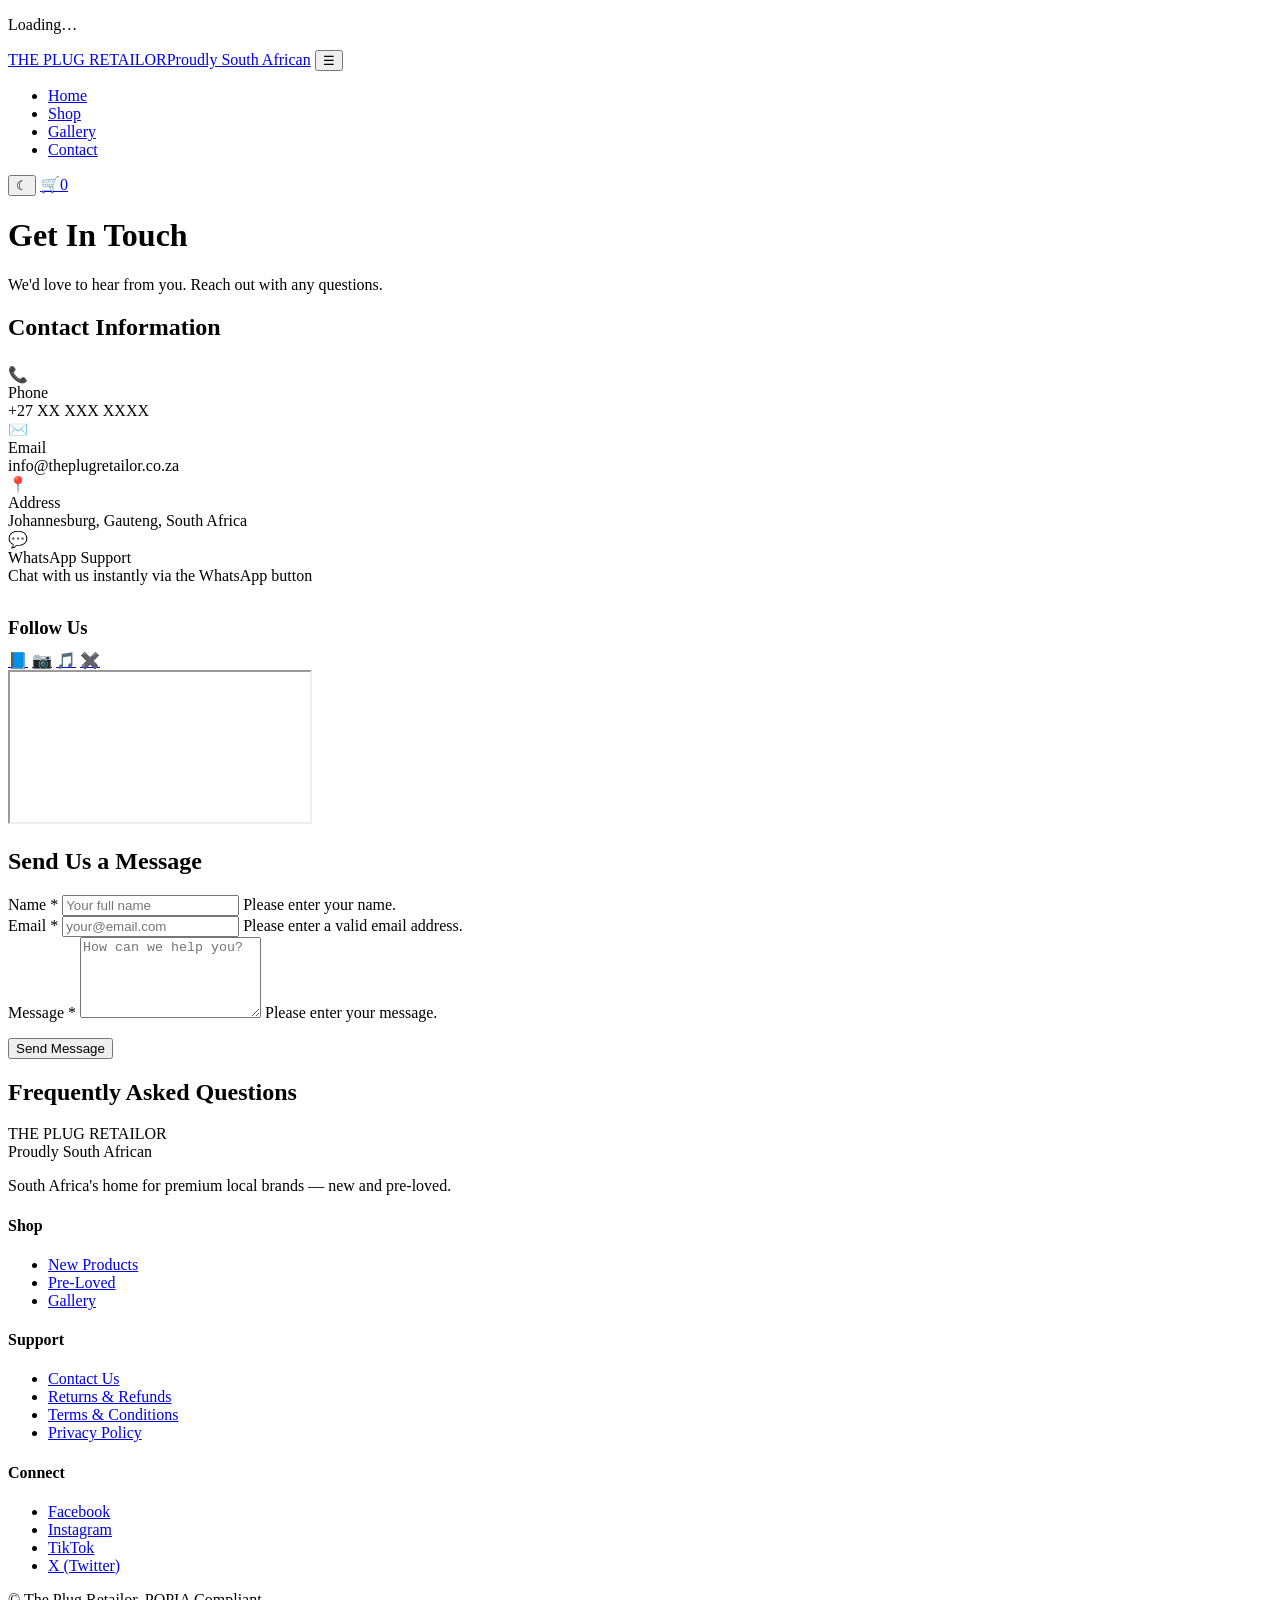
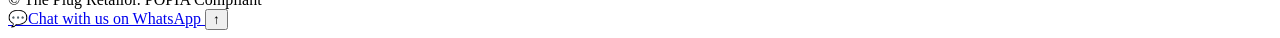
==== contact.html @ d2665f04 "Add files via upload" ====
<!DOCTYPE html>
<html lang="en" data-theme="light">
<head>
  <meta charset="UTF-8" />
  <meta name="viewport" content="width=device-width, initial-scale=1.0" />
  <meta name="description" content="Get in touch with The Plug Retailor — South Africa's home for premium local brands." />
  <title>Contact Us | The Plug Retailor</title>
  <link rel="stylesheet" href="css/style.css" />
  <link rel="icon" href="data:image/svg+xml,<svg xmlns='http://www.w3.org/2000/svg' viewBox='0 0 32 32'><rect width='32' height='32' rx='6' fill='%23007749'/><text y='24' x='4' font-size='22'>🛍</text></svg>" />
</head>
<body>

<div id="pageLoader" aria-hidden="true">
  <div class="loader__spinner"></div>
  <p class="loader__logo">Loading…</p>
</div>

<nav class="nav" role="navigation" aria-label="Main navigation">
  <div class="nav__inner">
    <a href="index.html" class="nav__logo">THE PLUG RETAILOR<span>Proudly South African</span></a>
    <button id="navToggle" aria-label="Toggle menu" aria-expanded="false">☰</button>
    <ul class="nav__menu" id="navMenu">
      <li><a href="index.html">Home</a></li>
      <li><a href="products.html">Shop</a></li>
      <li><a href="gallery.html">Gallery</a></li>
      <li><a href="contact.html" class="active">Contact</a></li>
    </ul>
    <div class="nav__actions">
      <button id="darkModeToggle" aria-label="Toggle dark mode">☾</button>
      <a href="cart.html" class="nav__cart-btn" aria-label="Shopping cart">🛒<span class="cart-badge">0</span></a>
    </div>
  </div>
</nav>

<header class="page-header">
  <div class="container">
    <h1>Get In Touch</h1>
    <p>We'd love to hear from you. Reach out with any questions.</p>
  </div>
</header>

<main class="section">
  <div class="container">
    <div class="contact-layout">

      <!-- Contact Info -->
      <div>
        <h2 style="margin-bottom:1.5rem;">Contact Information</h2>

        <div class="contact-info__item">
          <div class="contact-info__icon">📞</div>
          <div>
            <div class="contact-info__label">Phone</div>
            <div class="contact-info__value" id="storePhone">+27 XX XXX XXXX</div>
          </div>
        </div>

        <div class="contact-info__item">
          <div class="contact-info__icon">✉️</div>
          <div>
            <div class="contact-info__label">Email</div>
            <div class="contact-info__value" id="storeEmail">info@theplugretailor.co.za</div>
          </div>
        </div>

        <div class="contact-info__item">
          <div class="contact-info__icon">📍</div>
          <div>
            <div class="contact-info__label">Address</div>
            <div class="contact-info__value" id="storeAddress">Johannesburg, Gauteng, South Africa</div>
          </div>
        </div>

        <div class="contact-info__item">
          <div class="contact-info__icon">💬</div>
          <div>
            <div class="contact-info__label">WhatsApp Support</div>
            <div class="contact-info__value">Chat with us instantly via the WhatsApp button</div>
          </div>
        </div>

        <h3 style="margin-top:2rem;margin-bottom:.75rem;">Follow Us</h3>
        <div class="social-links">
          <a href="#" target="_blank" rel="noopener" class="social-link" aria-label="Facebook">📘</a>
          <a href="#" target="_blank" rel="noopener" class="social-link" aria-label="Instagram">📷</a>
          <a href="#" target="_blank" rel="noopener" class="social-link" aria-label="TikTok">🎵</a>
          <a href="#" target="_blank" rel="noopener" class="social-link" aria-label="X (Twitter)">✖️</a>
        </div>

        <div class="map-embed">
          <iframe
            id="mapEmbed"
            src="https://maps.google.com/maps?q=Johannesburg,+Gauteng,+South+Africa&output=embed"
            title="The Plug Retailor location map"
            loading="lazy"
            referrerpolicy="no-referrer-when-downgrade">
          </iframe>
        </div>
      </div>

      <!-- Contact Form -->
      <div>
        <div class="form-card">
          <h2>Send Us a Message</h2>
          <form id="contactForm" novalidate>
            <div class="form-grid">
              <div class="form-group full">
                <label for="cName">Name *</label>
                <input type="text" id="cName" placeholder="Your full name" required />
                <span class="form-error">Please enter your name.</span>
              </div>
              <div class="form-group full">
                <label for="cEmail">Email *</label>
                <input type="email" id="cEmail" placeholder="your@email.com" required />
                <span class="form-error">Please enter a valid email address.</span>
              </div>
              <div class="form-group full">
                <label for="cMessage">Message *</label>
                <textarea id="cMessage" rows="5" placeholder="How can we help you?" required></textarea>
                <span class="form-error">Please enter your message.</span>
              </div>
            </div>
            <button type="submit" class="btn btn--primary btn--full btn--lg" style="margin-top:1rem;">Send Message</button>
          </form>
        </div>
      </div>
    </div>
  </div>
</main>

<!-- FAQ Section -->
<section class="section section--alt" id="faq" aria-labelledby="faqPageTitle">
  <div class="container">
    <div class="section-title">
      <h2 id="faqPageTitle">Frequently Asked Questions</h2>
      <div class="underline"></div>
    </div>
    <div class="faq-list" id="faqListPage"></div>
  </div>
</section>

<footer class="footer">
  <div class="container">
    <div class="footer__grid">
      <div>
        <div class="footer__brand-name">THE PLUG RETAILOR</div>
        <div class="footer__brand-tag">Proudly South African</div>
        <p class="footer__desc">South Africa's home for premium local brands — new and pre-loved.</p>
        <div class="footer__flag"><span class="f1"></span><span class="f2"></span><span class="f3"></span><span class="f4"></span><span class="f5"></span></div>
      </div>
      <div class="footer__col"><h4>Shop</h4><ul>
        <li><a href="products.html?type=new">New Products</a></li>
        <li><a href="products.html?type=preloved">Pre-Loved</a></li>
        <li><a href="gallery.html">Gallery</a></li>
      </ul></div>
      <div class="footer__col"><h4>Support</h4><ul>
        <li><a href="contact.html">Contact Us</a></li>
        <li><a href="returns.html">Returns &amp; Refunds</a></li>
        <li><a href="terms.html">Terms &amp; Conditions</a></li>
        <li><a href="privacy.html">Privacy Policy</a></li>
      </ul></div>
      <div class="footer__col"><h4>Connect</h4><ul>
        <li><a href="#">Facebook</a></li>
        <li><a href="#">Instagram</a></li>
        <li><a href="#">TikTok</a></li>
        <li><a href="#">X (Twitter)</a></li>
      </ul></div>
    </div>
    <div class="footer__bottom">
      <span>&copy; <span id="footerYear"></span> The Plug Retailor.</span>
      <span class="popia-badge">POPIA Compliant</span>
    </div>
  </div>
</footer>

<a id="whatsappFab" href="#" class="whatsapp-fab" target="_blank" rel="noopener" aria-label="Chat on WhatsApp">
  <span>💬</span><span class="whatsapp-fab__tooltip">Chat with us on WhatsApp</span>
</a>
<button id="backToTop" aria-label="Back to top">↑</button>

<script src="js/config.js"></script>
<script src="js/notifications.js"></script>
<script src="js/cart.js"></script>
<script src="js/script.js"></script>
<script>
  document.getElementById('whatsappFab').href = `https://wa.me/${CONFIG.WHATSAPP_NUMBER}`;
  document.getElementById('footerYear').textContent = new Date().getFullYear();
  document.getElementById('storePhone').textContent   = CONFIG.STORE_PHONE;
  document.getElementById('storeEmail').textContent    = CONFIG.STORE_EMAIL;
  document.getElementById('storeAddress').textContent  = CONFIG.STORE_ADDRESS;
  document.getElementById('mapEmbed').src = CONFIG.MAPS_EMBED_URL;

  // Contact form
  document.getElementById('contactForm').addEventListener('submit', e => {
    e.preventDefault();
    let ok = true;
    [['cName',''],['cEmail',''],['cMessage','']].forEach(([id]) => {
      const el = document.getElementById(id);
      const empty = !el.value.trim();
      el.closest('.form-group').classList.toggle('has-error', empty);
      if (empty) ok = false;
    });
    const email = document.getElementById('cEmail');
    if (email.value && !/^[^\s@]+@[^\s@]+\.[^\s@]+$/.test(email.value)) {
      email.closest('.form-group').classList.add('has-error'); ok = false;
    }
    if (!ok) { Notifications.error('Please fill in all fields correctly.'); return; }

    // Store message locally (no backend available)
    const messages = JSON.parse(localStorage.getItem('tpr_contact_messages') || '[]');
    messages.push({
      name: document.getElementById('cName').value.trim(),
      email: document.getElementById('cEmail').value.trim(),
      message: document.getElementById('cMessage').value.trim(),
      date: new Date().toISOString(),
    });
    localStorage.setItem('tpr_contact_messages', JSON.stringify(messages));

    Notifications.success('Message sent! We\'ll get back to you within 24 hours.');
    document.getElementById('contactForm').reset();
  });

  // FAQ
  const faqs = [
    { q:'Are all products genuinely South African?', a:'Yes! Every product on The Plug Retailor comes from a verified South African brand — no international imports.' },
    { q:'How does the pre-loved condition rating work?', a:'We rate pre-loved items as Like New, Excellent, Good, or Fair based on a thorough quality check before listing.' },
    { q:'What payment methods do you accept?', a:'We accept Credit/Debit Card, EFT, Instant EFT and Mobile Wallet payments.' },
    { q:'Can I return a pre-loved item?', a:'Yes — see our Returns & Refund Policy for full details on the 7-day return window.' },
    { q:'Do you deliver nationwide?', a:'Yes, we deliver to all 9 South African provinces via Standard or Express delivery, or you can choose a Collection Point.' },
    { q:'How do I track my order?', a:'You\'ll receive an order number after checkout. Contact us via WhatsApp or email with this number for tracking updates.' },
  ];
  document.getElementById('faqListPage').innerHTML = faqs.map((f,i) => `
    <div class="faq-item" id="cfaq${i}">
      <button class="faq-item__q" aria-expanded="false" onclick="toggleCFaq(${i})">
        <span>${f.q}</span><span class="icon">+</span>
      </button>
      <div class="faq-item__a" id="cfaqA${i}"><div class="faq-item__a-inner">${f.a}</div></div>
    </div>`).join('');

  function toggleCFaq(i) {
    const item = document.getElementById(`cfaq${i}`);
    const open = item.classList.toggle('open');
    item.querySelector('.faq-item__q').setAttribute('aria-expanded', open);
  }
</script>
</body>
</html>
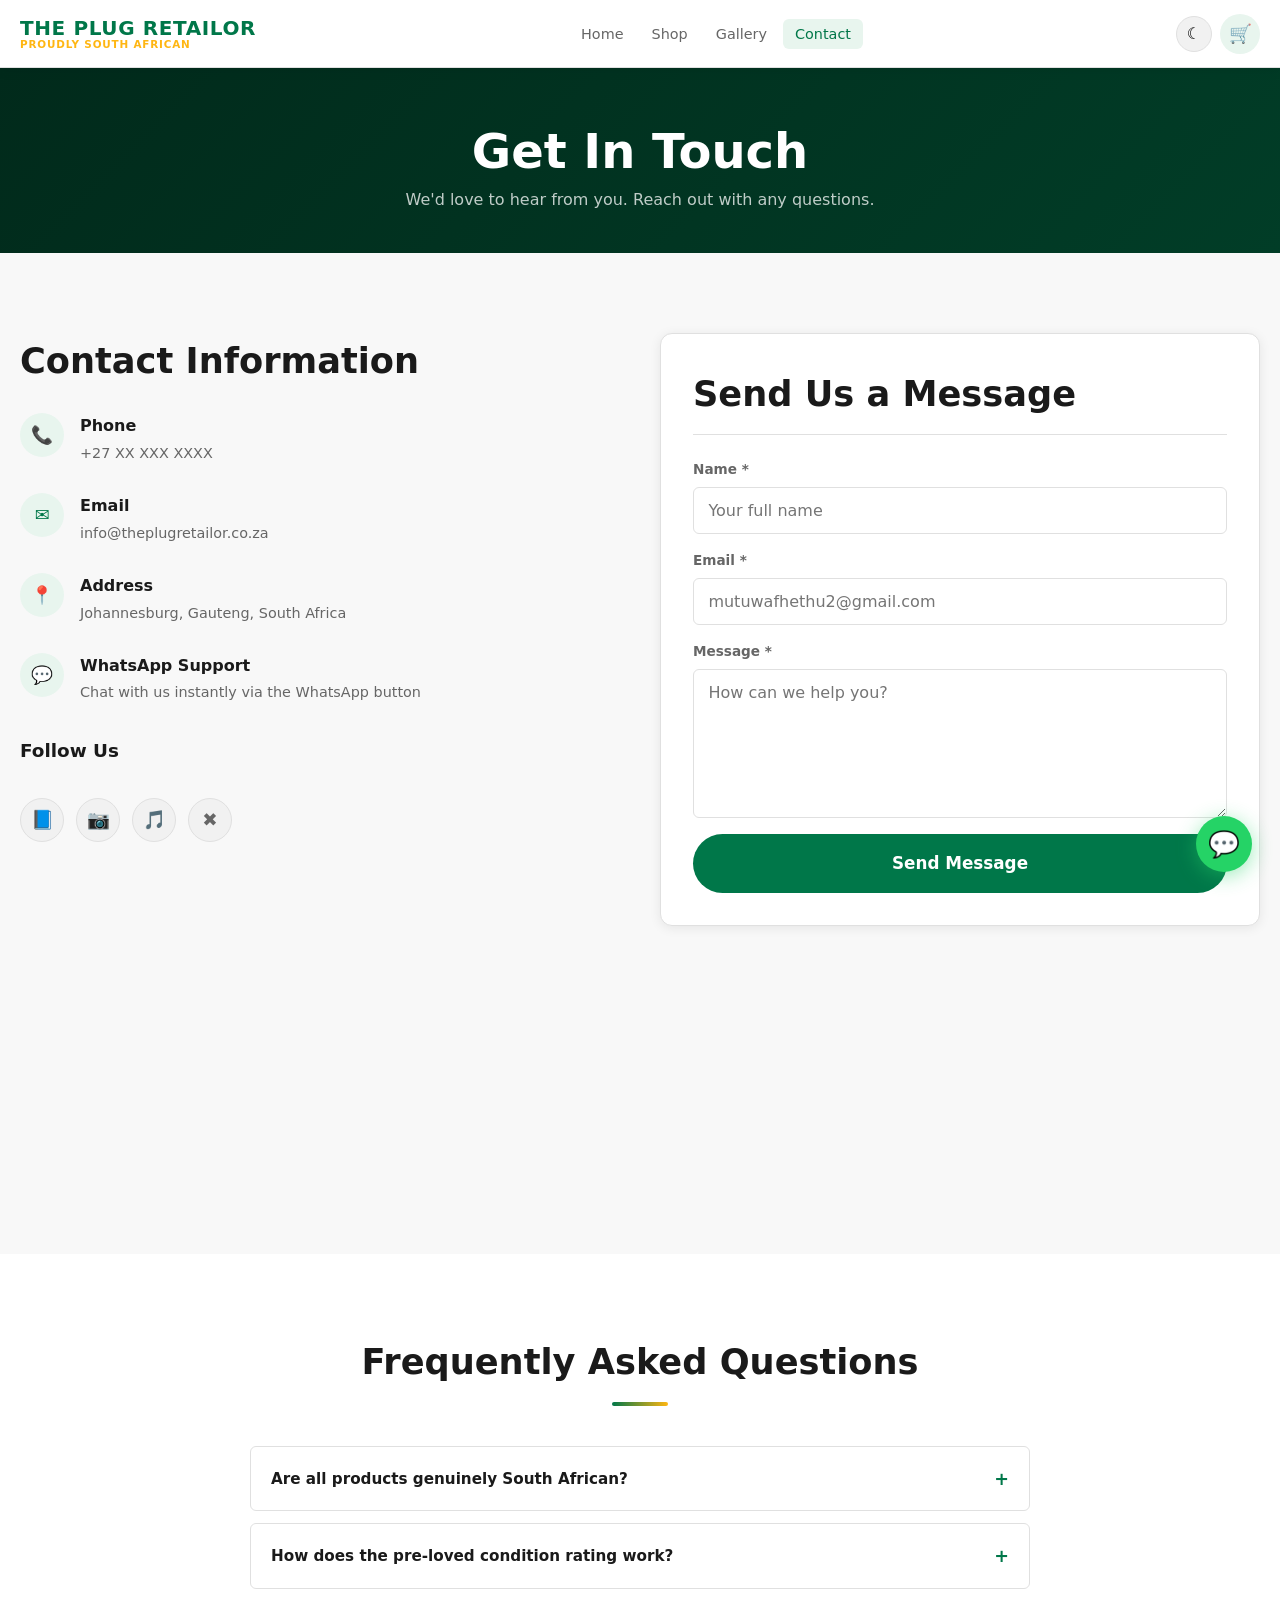
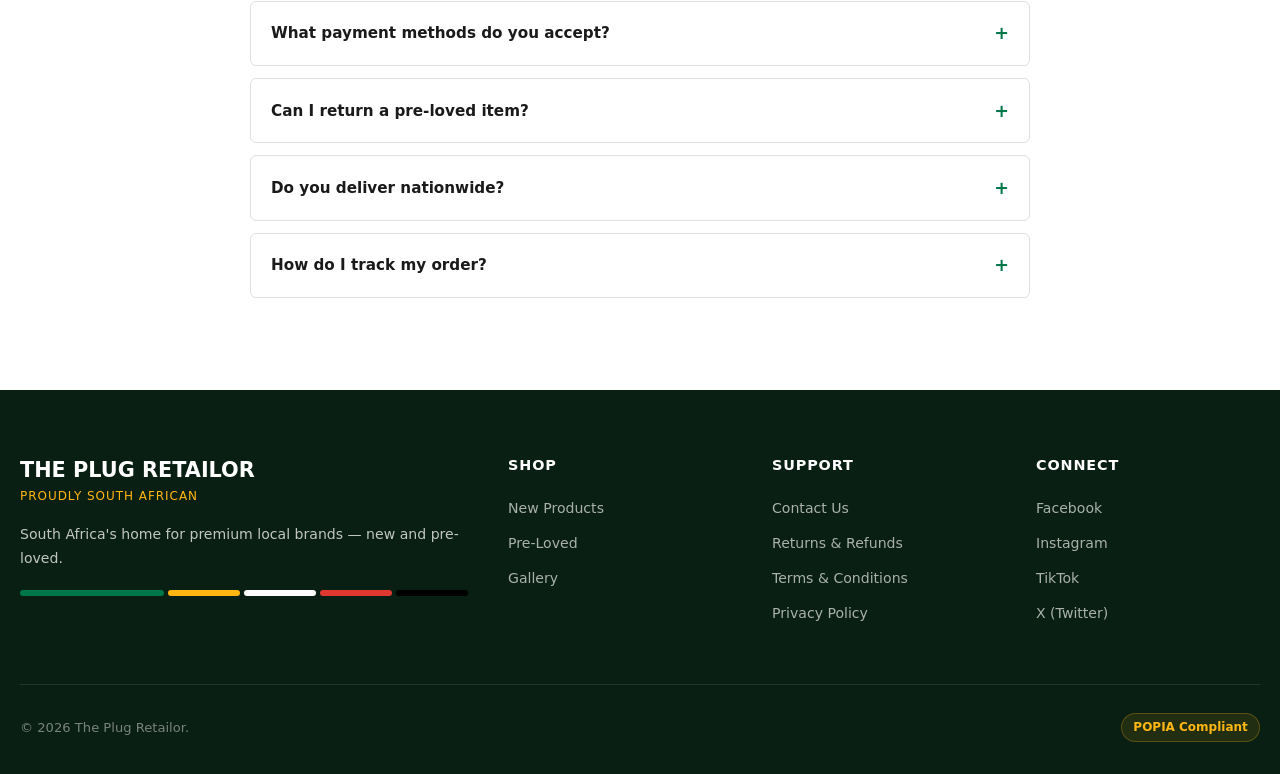
==== commit a2d06fa4: "Update contact.html" ====
--- a/contact.html
+++ b/contact.html
@@ -111,7 +111,7 @@
               </div>
               <div class="form-group full">
                 <label for="cEmail">Email *</label>
-                <input type="email" id="cEmail" placeholder="your@email.com" required />
+                <input type="email" id="cEmail" placeholder="mutuwafhethu2@gmail.com" required />
                 <span class="form-error">Please enter a valid email address.</span>
               </div>
               <div class="form-group full">
--- a/css/style.css
+++ b/css/style.css
@@ -0,0 +1,1005 @@
+/* ============================================================
+   THE PLUG RETAILOR – Main Stylesheet
+   South African flag palette: Green #007749 | Gold #FFB612
+   Red #DE3831 | Black #000000 | White #FFFFFF
+   ============================================================ */
+
+/* ─── CSS Custom Properties ───────────────────────────────── */
+:root {
+  --green:       #007749;
+  --green-dark:  #005c37;
+  --green-light: #e8f5ee;
+  --gold:        #FFB612;
+  --gold-dark:   #e09e00;
+  --red:         #DE3831;
+  --red-dark:    #b82e28;
+  --black:       #000000;
+  --white:       #ffffff;
+
+  --bg:          #f8f8f8;
+  --surface:     #ffffff;
+  --surface-2:   #f1f1f1;
+  --border:      #e0e0e0;
+  --text:        #1a1a1a;
+  --text-muted:  #666666;
+  --shadow:      0 2px 12px rgba(0,0,0,.08);
+  --shadow-lg:   0 8px 32px rgba(0,0,0,.14);
+
+  --radius-sm:   6px;
+  --radius:      12px;
+  --radius-lg:   20px;
+  --radius-pill: 999px;
+
+  --font:        'Segoe UI', system-ui, -apple-system, sans-serif;
+  --transition:  .2s ease;
+
+  --nav-h:       68px;
+  --max-w:       1280px;
+}
+
+/* Dark mode */
+[data-theme="dark"] {
+  --bg:        #0f0f0f;
+  --surface:   #1a1a1a;
+  --surface-2: #242424;
+  --border:    #333333;
+  --text:      #f0f0f0;
+  --text-muted:#999999;
+  --shadow:    0 2px 12px rgba(0,0,0,.4);
+  --shadow-lg: 0 8px 32px rgba(0,0,0,.5);
+  --green-light:#0a2e1c;
+}
+
+/* ─── Reset & Base ────────────────────────────────────────── */
+*, *::before, *::after { box-sizing: border-box; margin: 0; padding: 0; }
+
+html { scroll-behavior: smooth; font-size: 16px; }
+
+body {
+  font-family: var(--font);
+  background:  var(--bg);
+  color:       var(--text);
+  line-height: 1.6;
+  min-height:  100vh;
+  transition:  background var(--transition), color var(--transition);
+}
+
+img { max-width: 100%; height: auto; display: block; }
+
+a { color: inherit; text-decoration: none; }
+
+ul, ol { list-style: none; }
+
+button { cursor: pointer; border: none; background: none; font: inherit; }
+
+input, select, textarea {
+  font: inherit;
+  border: 1px solid var(--border);
+  border-radius: var(--radius-sm);
+  padding: .6rem .9rem;
+  width: 100%;
+  background: var(--surface);
+  color: var(--text);
+  transition: border-color var(--transition), box-shadow var(--transition);
+}
+input:focus, select:focus, textarea:focus {
+  outline: none;
+  border-color: var(--green);
+  box-shadow: 0 0 0 3px rgba(0,119,73,.15);
+}
+
+/* ─── Typography ─────────────────────────────────────────── */
+h1 { font-size: clamp(1.8rem, 4vw, 3rem); font-weight: 800; line-height: 1.15; }
+h2 { font-size: clamp(1.4rem, 3vw, 2.2rem); font-weight: 700; }
+h3 { font-size: 1.15rem; font-weight: 600; }
+h4 { font-size: 1rem; font-weight: 600; }
+
+.section-title {
+  text-align: center;
+  margin-bottom: 2.5rem;
+}
+.section-title h2 { margin-bottom: .5rem; }
+.section-title p  { color: var(--text-muted); max-width: 560px; margin: 0 auto; }
+.section-title .underline {
+  width: 56px; height: 4px;
+  background: linear-gradient(90deg, var(--green), var(--gold));
+  border-radius: 2px;
+  margin: .75rem auto 0;
+}
+
+/* ─── Layout Helpers ──────────────────────────────────────── */
+.container { max-width: var(--max-w); margin: 0 auto; padding: 0 1.25rem; }
+.section   { padding: 5rem 0; }
+.section--alt { background: var(--surface); }
+
+.grid-2 { display: grid; grid-template-columns: repeat(2, 1fr); gap: 1.5rem; }
+.grid-3 { display: grid; grid-template-columns: repeat(3, 1fr); gap: 1.5rem; }
+.grid-4 { display: grid; grid-template-columns: repeat(4, 1fr); gap: 1.5rem; }
+
+/* ─── Buttons ─────────────────────────────────────────────── */
+.btn {
+  display: inline-flex; align-items: center; justify-content: center; gap: .5rem;
+  padding: .75rem 1.75rem;
+  border-radius: var(--radius-pill);
+  font-weight: 600; font-size: .95rem;
+  transition: all var(--transition);
+  white-space: nowrap;
+}
+.btn--primary {
+  background: var(--green); color: var(--white);
+}
+.btn--primary:hover { background: var(--green-dark); transform: translateY(-1px); box-shadow: 0 4px 14px rgba(0,119,73,.35); }
+
+.btn--gold {
+  background: var(--gold); color: var(--black);
+}
+.btn--gold:hover { background: var(--gold-dark); transform: translateY(-1px); }
+
+.btn--outline {
+  border: 2px solid var(--green); color: var(--green);
+}
+.btn--outline:hover { background: var(--green); color: var(--white); }
+
+.btn--outline-gold {
+  border: 2px solid var(--gold); color: var(--gold);
+}
+.btn--outline-gold:hover { background: var(--gold); color: var(--black); }
+
+.btn--red { background: var(--red); color: var(--white); }
+.btn--red:hover { background: var(--red-dark); }
+
+.btn--ghost { color: var(--text-muted); }
+.btn--ghost:hover { color: var(--text); background: var(--surface-2); }
+
+.btn--sm  { padding: .45rem 1rem; font-size: .85rem; }
+.btn--lg  { padding: 1rem 2.25rem; font-size: 1.05rem; }
+.btn--full { width: 100%; }
+
+/* ─── Page Loader ─────────────────────────────────────────── */
+#pageLoader {
+  position: fixed; inset: 0; z-index: 9999;
+  background: var(--bg);
+  display: flex; flex-direction: column; align-items: center; justify-content: center;
+  gap: 1rem;
+  transition: opacity .4s ease;
+}
+#pageLoader.loader--done { opacity: 0; pointer-events: none; }
+.loader__spinner {
+  width: 48px; height: 48px;
+  border: 4px solid var(--border);
+  border-top-color: var(--green);
+  border-radius: 50%;
+  animation: spin .8s linear infinite;
+}
+.loader__logo { font-size: 1.1rem; font-weight: 800; color: var(--green); letter-spacing: .05em; }
+@keyframes spin { to { transform: rotate(360deg); } }
+
+/* ─── Navigation ──────────────────────────────────────────── */
+.nav {
+  position: sticky; top: 0; z-index: 900;
+  background: var(--surface);
+  border-bottom: 1px solid var(--border);
+  box-shadow: var(--shadow);
+  height: var(--nav-h);
+}
+.nav__inner {
+  max-width: var(--max-w); margin: 0 auto; padding: 0 1.25rem;
+  height: 100%;
+  display: flex; align-items: center; justify-content: space-between; gap: 1rem;
+}
+.nav__logo {
+  font-weight: 900; font-size: 1.25rem; letter-spacing: .03em;
+  color: var(--green);
+  display: flex; flex-direction: column; line-height: 1.1;
+}
+.nav__logo span { font-size: .65rem; color: var(--gold); font-weight: 600; letter-spacing: .08em; text-transform: uppercase; }
+.nav__menu {
+  display: flex; align-items: center; gap: .25rem;
+  flex: 1; justify-content: center;
+}
+.nav__menu a {
+  padding: .45rem .75rem;
+  border-radius: var(--radius-sm);
+  font-size: .9rem; font-weight: 500;
+  color: var(--text-muted);
+  transition: color var(--transition), background var(--transition);
+}
+.nav__menu a:hover,
+.nav__menu a.active { color: var(--green); background: var(--green-light); }
+
+.nav__actions { display: flex; align-items: center; gap: .5rem; }
+
+#darkModeToggle {
+  width: 36px; height: 36px;
+  border-radius: 50%;
+  background: var(--surface-2);
+  border: 1px solid var(--border);
+  font-size: 1rem;
+  display: flex; align-items: center; justify-content: center;
+  transition: all var(--transition);
+}
+#darkModeToggle:hover { background: var(--green); color: var(--white); border-color: var(--green); }
+
+.nav__cart-btn {
+  position: relative;
+  width: 40px; height: 40px;
+  border-radius: 50%;
+  background: var(--green-light);
+  display: flex; align-items: center; justify-content: center;
+  font-size: 1.15rem;
+  color: var(--green);
+  transition: all var(--transition);
+}
+.nav__cart-btn:hover { background: var(--green); color: var(--white); }
+.cart-badge {
+  position: absolute; top: -4px; right: -4px;
+  background: var(--red);
+  color: var(--white);
+  font-size: .65rem; font-weight: 700;
+  min-width: 18px; height: 18px;
+  border-radius: 50%;
+  display: none;
+  align-items: center; justify-content: center;
+}
+
+#navToggle {
+  display: none;
+  width: 40px; height: 40px;
+  border-radius: var(--radius-sm);
+  background: var(--surface-2);
+  font-size: 1.25rem;
+  align-items: center; justify-content: center;
+}
+
+/* ─── Hero ────────────────────────────────────────────────── */
+.hero {
+  background: linear-gradient(135deg, #012a1b 0%, #013d27 50%, #004d32 100%);
+  color: var(--white);
+  padding: 6rem 0 5rem;
+  text-align: center;
+  position: relative;
+  overflow: hidden;
+}
+.hero::before {
+  content: '';
+  position: absolute; inset: 0;
+  background: url('https://images.unsplash.com/photo-1529753253655-470be9a42781?w=1400&q=60') center/cover;
+  opacity: .08;
+}
+.hero__content { position: relative; z-index: 1; }
+.hero__badge {
+  display: inline-flex; align-items: center; gap: .4rem;
+  background: rgba(255,182,18,.15);
+  border: 1px solid rgba(255,182,18,.35);
+  color: var(--gold);
+  padding: .35rem .85rem;
+  border-radius: var(--radius-pill);
+  font-size: .8rem; font-weight: 700; letter-spacing: .08em;
+  text-transform: uppercase;
+  margin-bottom: 1.25rem;
+}
+.hero h1 { color: var(--white); margin-bottom: .75rem; }
+.hero h1 .accent { color: var(--gold); }
+.hero__tagline { font-size: 1.15rem; color: rgba(255,255,255,.8); margin-bottom: 1.25rem; max-width: 620px; margin-left: auto; margin-right: auto; }
+.hero__desc { color: rgba(255,255,255,.65); max-width: 680px; margin: 0 auto 2.5rem; font-size: .95rem; }
+.hero__btns { display: flex; gap: 1rem; justify-content: center; flex-wrap: wrap; }
+
+/* Hero Shop Cards */
+.hero__cards {
+  display: grid;
+  grid-template-columns: repeat(2, 1fr);
+  gap: 1.5rem;
+  max-width: 820px;
+  margin: 3.5rem auto 0;
+  padding: 0 1.25rem;
+}
+.hero__card {
+  background: rgba(255,255,255,.08);
+  backdrop-filter: blur(10px);
+  border: 1px solid rgba(255,255,255,.15);
+  border-radius: var(--radius-lg);
+  padding: 2.5rem 2rem;
+  cursor: pointer;
+  transition: all .3s ease;
+  text-align: center;
+  color: var(--white);
+}
+.hero__card:hover {
+  background: rgba(255,255,255,.14);
+  transform: translateY(-4px);
+  box-shadow: 0 12px 32px rgba(0,0,0,.3);
+}
+.hero__card-icon { font-size: 3rem; margin-bottom: 1rem; }
+.hero__card h3 { font-size: 1.35rem; margin-bottom: .5rem; color: var(--gold); }
+.hero__card p  { font-size: .9rem; color: rgba(255,255,255,.7); margin-bottom: 1.5rem; }
+
+/* ─── Stats Strip ──────────────────────────────────────────── */
+.stats {
+  background: var(--green);
+  color: var(--white);
+  padding: 1.5rem 0;
+}
+.stats__inner {
+  display: flex; justify-content: space-around; flex-wrap: wrap; gap: 1rem;
+}
+.stats__item { text-align: center; }
+.stats__num { font-size: 1.75rem; font-weight: 800; color: var(--gold); }
+.stats__label { font-size: .8rem; opacity: .85; text-transform: uppercase; letter-spacing: .06em; }
+
+/* ─── Product Cards ────────────────────────────────────────── */
+.products-grid {
+  display: grid;
+  grid-template-columns: repeat(auto-fill, minmax(240px, 1fr));
+  gap: 1.5rem;
+}
+.product-card {
+  background: var(--surface);
+  border-radius: var(--radius);
+  overflow: hidden;
+  box-shadow: var(--shadow);
+  transition: transform .25s ease, box-shadow .25s ease;
+  display: flex; flex-direction: column;
+}
+.product-card:hover { transform: translateY(-4px); box-shadow: var(--shadow-lg); }
+
+.product-card__img-wrap {
+  position: relative;
+  aspect-ratio: 1 / 1;
+  overflow: hidden;
+  background: var(--surface-2);
+}
+.product-card__img-wrap img {
+  width: 100%; height: 100%; object-fit: cover;
+  transition: transform .4s ease;
+}
+.product-card:hover .product-card__img-wrap img { transform: scale(1.06); }
+
+.product-card__sticker {
+  position: absolute; top: .75rem; left: .75rem;
+  background: var(--red); color: var(--white);
+  font-size: .7rem; font-weight: 700;
+  padding: .25rem .55rem;
+  border-radius: var(--radius-pill);
+  text-transform: uppercase; letter-spacing: .05em;
+}
+.product-card__cond {
+  position: absolute; top: .75rem; right: .75rem;
+  font-size: .7rem; font-weight: 700;
+  padding: .25rem .55rem;
+  border-radius: var(--radius-pill);
+  text-transform: uppercase; letter-spacing: .05em;
+}
+.badge--new      { background: var(--green); color: var(--white); }
+.badge--preloved { background: var(--gold);  color: var(--black); }
+
+.product-card__wish {
+  position: absolute; bottom: .75rem; right: .75rem;
+  width: 34px; height: 34px;
+  border-radius: 50%;
+  background: rgba(255,255,255,.85);
+  display: flex; align-items: center; justify-content: center;
+  font-size: 1.1rem;
+  color: var(--text-muted);
+  box-shadow: 0 1px 4px rgba(0,0,0,.15);
+  transition: all var(--transition);
+}
+.product-card__wish:hover,
+.product-card__wish.active { color: var(--red); background: var(--white); }
+
+.product-card__body {
+  padding: 1rem 1.1rem 1.2rem;
+  flex: 1; display: flex; flex-direction: column; gap: .35rem;
+}
+.product-card__brand { font-size: .75rem; color: var(--green); font-weight: 700; text-transform: uppercase; letter-spacing: .06em; }
+.product-card__name  { font-size: 1rem; font-weight: 700; line-height: 1.3; }
+.product-card__cond-rating {
+  display: inline-block;
+  font-size: .72rem; font-weight: 600;
+  color: var(--gold-dark);
+  background: rgba(255,182,18,.12);
+  border: 1px solid rgba(255,182,18,.3);
+  border-radius: var(--radius-pill);
+  padding: .15rem .55rem;
+  width: fit-content;
+}
+.product-card__footer {
+  display: flex; align-items: center; justify-content: space-between;
+  margin-top: auto; padding-top: .75rem;
+}
+.product-card__price { font-size: 1.2rem; font-weight: 800; color: var(--green); }
+
+/* ─── Why Shop Local ──────────────────────────────────────── */
+.why-cards {
+  display: grid;
+  grid-template-columns: repeat(auto-fill, minmax(220px, 1fr));
+  gap: 1.5rem;
+}
+.why-card {
+  background: var(--surface);
+  border-radius: var(--radius);
+  padding: 2rem 1.5rem;
+  text-align: center;
+  box-shadow: var(--shadow);
+  border-top: 4px solid var(--green);
+  transition: transform .25s, box-shadow .25s;
+}
+.why-card:hover { transform: translateY(-3px); box-shadow: var(--shadow-lg); }
+.why-card__icon { font-size: 2.5rem; margin-bottom: 1rem; }
+.why-card h3    { margin-bottom: .5rem; }
+.why-card p     { font-size: .9rem; color: var(--text-muted); }
+
+/* ─── Brand Cards ─────────────────────────────────────────── */
+.brands-grid {
+  display: grid;
+  grid-template-columns: repeat(auto-fill, minmax(180px, 1fr));
+  gap: 1.25rem;
+}
+.brand-card {
+  background: var(--surface);
+  border-radius: var(--radius);
+  padding: 1.75rem 1rem;
+  text-align: center;
+  box-shadow: var(--shadow);
+  border: 1px solid var(--border);
+  transition: all .25s ease;
+}
+.brand-card:hover { border-color: var(--green); box-shadow: 0 0 0 2px var(--green); transform: translateY(-2px); }
+.brand-card__icon { font-size: 2.2rem; margin-bottom: .75rem; }
+.brand-card__name { font-weight: 700; font-size: .95rem; color: var(--green); }
+.brand-card__tag  { font-size: .78rem; color: var(--text-muted); margin-top: .3rem; }
+
+/* ─── Testimonials ────────────────────────────────────────── */
+.testimonials-grid {
+  display: grid;
+  grid-template-columns: repeat(auto-fill, minmax(280px, 1fr));
+  gap: 1.5rem;
+}
+.testimonial-card {
+  background: var(--surface);
+  border-radius: var(--radius);
+  padding: 2rem 1.5rem;
+  box-shadow: var(--shadow);
+  position: relative;
+}
+.testimonial-card::before {
+  content: '"';
+  position: absolute; top: .5rem; left: 1.25rem;
+  font-size: 5rem; line-height: 1;
+  color: var(--green); opacity: .1;
+  font-family: Georgia, serif;
+}
+.testimonial-card__text { font-style: italic; color: var(--text-muted); margin-bottom: 1.25rem; font-size: .95rem; }
+.testimonial-card__author { display: flex; align-items: center; gap: .75rem; }
+.testimonial-card__avatar {
+  width: 44px; height: 44px; border-radius: 50%;
+  background: var(--green); color: var(--white);
+  display: flex; align-items: center; justify-content: center;
+  font-weight: 700; font-size: 1rem;
+  flex-shrink: 0;
+}
+.testimonial-card__name { font-weight: 700; font-size: .9rem; }
+.testimonial-card__loc  { font-size: .78rem; color: var(--text-muted); }
+.stars { color: var(--gold); letter-spacing: .1em; font-size: .9rem; margin-bottom: .5rem; }
+
+/* ─── Newsletter ──────────────────────────────────────────── */
+.newsletter {
+  background: linear-gradient(135deg, var(--green), var(--green-dark));
+  color: var(--white);
+  padding: 4rem 0;
+  text-align: center;
+}
+.newsletter h2 { color: var(--white); margin-bottom: .5rem; }
+.newsletter p  { color: rgba(255,255,255,.8); margin-bottom: 2rem; }
+.newsletter-form {
+  display: flex; gap: .75rem; max-width: 440px; margin: 0 auto;
+}
+.newsletter-form input {
+  background: rgba(255,255,255,.15);
+  border-color: rgba(255,255,255,.3);
+  color: var(--white);
+  flex: 1;
+}
+.newsletter-form input::placeholder { color: rgba(255,255,255,.6); }
+.newsletter-form input:focus { border-color: var(--gold); box-shadow: none; }
+
+/* ─── FAQ ─────────────────────────────────────────────────── */
+.faq-list { max-width: 780px; margin: 0 auto; }
+.faq-item {
+  background: var(--surface);
+  border-radius: var(--radius-sm);
+  border: 1px solid var(--border);
+  margin-bottom: .75rem;
+  overflow: hidden;
+}
+.faq-item__q {
+  width: 100%; text-align: left;
+  padding: 1.1rem 1.25rem;
+  font-weight: 600; font-size: .95rem;
+  display: flex; align-items: center; justify-content: space-between;
+  gap: 1rem;
+  background: none; color: var(--text);
+}
+.faq-item__q .icon { font-size: 1.1rem; color: var(--green); transition: transform .25s; flex-shrink: 0; }
+.faq-item.open .faq-item__q .icon { transform: rotate(45deg); }
+.faq-item__a {
+  max-height: 0; overflow: hidden;
+  transition: max-height .3s ease, padding .3s ease;
+  color: var(--text-muted); font-size: .9rem;
+}
+.faq-item.open .faq-item__a { max-height: 300px; }
+.faq-item__a-inner { padding: 0 1.25rem 1.1rem; }
+
+/* ─── Products Page ───────────────────────────────────────── */
+.page-header {
+  background: linear-gradient(135deg, #012a1b, #013d27);
+  color: var(--white);
+  padding: 3.5rem 0 2.5rem;
+  text-align: center;
+}
+.page-header h1 { color: var(--white); margin-bottom: .5rem; }
+.page-header p  { color: rgba(255,255,255,.75); }
+
+.products-toolbar {
+  background: var(--surface);
+  border-bottom: 1px solid var(--border);
+  padding: 1rem 0;
+  position: sticky; top: var(--nav-h); z-index: 100;
+}
+.products-toolbar__inner {
+  display: flex; flex-wrap: wrap; gap: .75rem; align-items: center;
+}
+.toolbar-search {
+  flex: 1; min-width: 200px; max-width: 320px;
+  position: relative;
+}
+.toolbar-search input { padding-left: 2.4rem; }
+.toolbar-search .icon { position: absolute; left: .75rem; top: 50%; transform: translateY(-50%); color: var(--text-muted); pointer-events: none; }
+.toolbar-select {
+  padding: .6rem .9rem;
+  border-radius: var(--radius-sm);
+  border: 1px solid var(--border);
+  background: var(--surface);
+  color: var(--text);
+  font-size: .9rem; font-weight: 500;
+  min-width: 140px;
+}
+.toolbar-select:focus { outline: none; border-color: var(--green); }
+.products-count { color: var(--text-muted); font-size: .85rem; margin-left: auto; white-space: nowrap; }
+
+.category-tabs {
+  display: flex; gap: .5rem; flex-wrap: wrap;
+  padding: 1rem 0;
+}
+.category-tab {
+  padding: .4rem 1rem;
+  border-radius: var(--radius-pill);
+  border: 1px solid var(--border);
+  font-size: .85rem; font-weight: 500;
+  color: var(--text-muted);
+  background: var(--surface);
+  transition: all var(--transition);
+}
+.category-tab:hover        { border-color: var(--green); color: var(--green); }
+.category-tab.active       { background: var(--green); color: var(--white); border-color: var(--green); }
+
+.no-results {
+  text-align: center; padding: 4rem 1rem; color: var(--text-muted);
+}
+.no-results .icon { font-size: 3rem; margin-bottom: 1rem; }
+
+/* ─── Gallery ─────────────────────────────────────────────── */
+.gallery-grid {
+  display: grid;
+  grid-template-columns: repeat(auto-fill, minmax(220px, 1fr));
+  gap: 1rem;
+}
+.gallery-item {
+  position: relative;
+  aspect-ratio: 1 / 1;
+  overflow: hidden;
+  border-radius: var(--radius);
+  cursor: pointer;
+  background: var(--surface-2);
+}
+.gallery-item img {
+  width: 100%; height: 100%; object-fit: cover;
+  transition: transform .4s ease;
+}
+.gallery-item:hover img { transform: scale(1.08); }
+.gallery-item__overlay {
+  position: absolute; inset: 0;
+  background: linear-gradient(180deg, transparent 40%, rgba(0,0,0,.75));
+  opacity: 0; transition: opacity .3s;
+  display: flex; align-items: flex-end;
+  padding: 1rem;
+  color: var(--white);
+}
+.gallery-item:hover .gallery-item__overlay { opacity: 1; }
+.gallery-item__info h4 { font-size: .9rem; }
+.gallery-item__info p  { font-size: .78rem; opacity: .8; }
+
+/* Lightbox */
+.lightbox {
+  position: fixed; inset: 0; z-index: 1000;
+  background: rgba(0,0,0,.92);
+  display: none; flex-direction: column; align-items: center; justify-content: center;
+  padding: 2rem;
+}
+.lightbox.active { display: flex; }
+.lightbox__img   { max-width: 90vw; max-height: 75vh; border-radius: var(--radius); box-shadow: 0 0 60px rgba(0,0,0,.5); }
+.lightbox__close {
+  position: absolute; top: 1rem; right: 1.5rem;
+  color: var(--white); font-size: 2rem;
+  background: none; line-height: 1;
+  opacity: .7; transition: opacity var(--transition);
+}
+.lightbox__close:hover { opacity: 1; }
+.lightbox__caption { color: rgba(255,255,255,.8); margin-top: 1.25rem; text-align: center; }
+.lightbox__nav {
+  position: absolute; top: 50%; transform: translateY(-50%);
+  background: rgba(255,255,255,.15);
+  border: 1px solid rgba(255,255,255,.2);
+  color: var(--white); font-size: 1.5rem;
+  width: 48px; height: 48px; border-radius: 50%;
+  display: flex; align-items: center; justify-content: center;
+  transition: background var(--transition);
+}
+.lightbox__nav:hover { background: rgba(255,255,255,.3); }
+.lightbox__prev { left: 1rem; }
+.lightbox__next { right: 1rem; }
+
+/* ─── Cart Page ───────────────────────────────────────────── */
+.cart-layout { display: grid; grid-template-columns: 1fr 360px; gap: 2rem; align-items: start; }
+.cart-table { width: 100%; border-collapse: collapse; }
+.cart-table th {
+  text-align: left; font-size: .8rem; text-transform: uppercase; letter-spacing: .06em;
+  color: var(--text-muted); padding: .75rem 1rem; border-bottom: 1px solid var(--border);
+}
+.cart-row { border-bottom: 1px solid var(--border); }
+.cart-row td { padding: 1rem; vertical-align: middle; }
+.cart-product { display: flex; align-items: center; gap: 1rem; }
+.cart-product__img { width: 70px; height: 70px; border-radius: var(--radius-sm); object-fit: cover; flex-shrink: 0; }
+.cart-product__name  { font-weight: 600; font-size: .95rem; }
+.cart-product__brand { font-size: .8rem; color: var(--green); font-weight: 600; }
+.cart-product__cond  { font-size: .75rem; color: var(--text-muted); }
+.qty-control { display: flex; align-items: center; gap: .5rem; }
+.qty-btn {
+  width: 30px; height: 30px; border-radius: 50%;
+  background: var(--surface-2); border: 1px solid var(--border);
+  font-size: 1.1rem; font-weight: 700;
+  display: flex; align-items: center; justify-content: center;
+  transition: all var(--transition);
+}
+.qty-btn:hover { background: var(--green); color: var(--white); border-color: var(--green); }
+.qty-val { width: 36px; text-align: center; font-weight: 600; }
+.cart-remove { color: var(--red); font-size: .85rem; font-weight: 600; }
+.cart-remove:hover { text-decoration: underline; }
+
+.cart-summary {
+  background: var(--surface);
+  border-radius: var(--radius);
+  padding: 1.75rem;
+  box-shadow: var(--shadow);
+  border: 1px solid var(--border);
+  position: sticky; top: calc(var(--nav-h) + 1.5rem);
+}
+.cart-summary h3 { margin-bottom: 1.25rem; }
+.summary-row { display: flex; justify-content: space-between; padding: .6rem 0; font-size: .95rem; }
+.summary-row--total { font-weight: 800; font-size: 1.1rem; border-top: 2px solid var(--border); margin-top: .5rem; padding-top: .75rem; color: var(--green); }
+.cart-empty { text-align: center; padding: 4rem 1rem; color: var(--text-muted); }
+.cart-empty .icon { font-size: 4rem; margin-bottom: 1rem; color: var(--border); }
+
+/* ─── Checkout / Payment ──────────────────────────────────── */
+.checkout-layout { display: grid; grid-template-columns: 1fr 360px; gap: 2rem; align-items: start; }
+.form-card {
+  background: var(--surface);
+  border-radius: var(--radius);
+  padding: 2rem;
+  box-shadow: var(--shadow);
+  border: 1px solid var(--border);
+}
+.form-card h2 { margin-bottom: 1.5rem; padding-bottom: .75rem; border-bottom: 1px solid var(--border); }
+.form-grid { display: grid; grid-template-columns: 1fr 1fr; gap: 1rem; }
+.form-group { display: flex; flex-direction: column; gap: .4rem; }
+.form-group label { font-size: .85rem; font-weight: 600; color: var(--text-muted); }
+.form-group.full { grid-column: 1 / -1; }
+.form-error { color: var(--red); font-size: .78rem; display: none; }
+.form-group.has-error input,
+.form-group.has-error select,
+.form-group.has-error textarea { border-color: var(--red); }
+.form-group.has-error .form-error { display: block; }
+
+.delivery-options { display: flex; flex-direction: column; gap: .75rem; }
+.delivery-option { display: flex; align-items: flex-start; gap: .75rem; padding: 1rem; border: 2px solid var(--border); border-radius: var(--radius-sm); cursor: pointer; transition: all var(--transition); }
+.delivery-option:hover         { border-color: var(--green); }
+.delivery-option.selected      { border-color: var(--green); background: var(--green-light); }
+.delivery-option input[type=radio] { margin-top: 3px; accent-color: var(--green); width: auto; flex-shrink: 0; }
+.delivery-option__label { flex: 1; }
+.delivery-option__name  { font-weight: 600; font-size: .95rem; }
+.delivery-option__desc  { font-size: .82rem; color: var(--text-muted); }
+.delivery-option__price { font-weight: 700; color: var(--green); margin-left: auto; white-space: nowrap; }
+
+.payment-methods { display: grid; grid-template-columns: 1fr 1fr; gap: .75rem; margin-bottom: 1.5rem; }
+.payment-method {
+  border: 2px solid var(--border);
+  border-radius: var(--radius-sm);
+  padding: 1rem;
+  cursor: pointer;
+  text-align: center;
+  transition: all var(--transition);
+}
+.payment-method:hover    { border-color: var(--green); }
+.payment-method.selected { border-color: var(--green); background: var(--green-light); }
+.payment-method .icon    { font-size: 1.75rem; margin-bottom: .4rem; }
+.payment-method span     { font-size: .82rem; font-weight: 600; display: block; }
+
+.secure-badge {
+  display: flex; align-items: center; gap: .5rem;
+  color: var(--green); font-size: .85rem; font-weight: 600;
+  margin-bottom: 1.5rem;
+}
+
+/* Order Success */
+.order-success {
+  text-align: center; padding: 4rem 2rem;
+  background: var(--surface);
+  border-radius: var(--radius);
+  box-shadow: var(--shadow);
+  max-width: 560px; margin: 3rem auto;
+}
+.order-success__check {
+  width: 80px; height: 80px; border-radius: 50%;
+  background: var(--green); color: var(--white);
+  font-size: 2.5rem;
+  display: flex; align-items: center; justify-content: center;
+  margin: 0 auto 1.5rem;
+}
+.order-success h2  { color: var(--green); margin-bottom: .75rem; }
+.order-success p   { color: var(--text-muted); margin-bottom: .5rem; }
+.order-number      { font-size: 1.5rem; font-weight: 800; color: var(--black); background: var(--gold); padding: .5rem 1.5rem; border-radius: var(--radius-pill); display: inline-block; margin: 1rem 0; }
+
+/* ─── Contact Page ────────────────────────────────────────── */
+.contact-layout { display: grid; grid-template-columns: 1fr 1fr; gap: 2.5rem; }
+.contact-info__item { display: flex; gap: 1rem; margin-bottom: 1.75rem; }
+.contact-info__icon { width: 44px; height: 44px; background: var(--green-light); color: var(--green); border-radius: 50%; display: flex; align-items: center; justify-content: center; font-size: 1.1rem; flex-shrink: 0; }
+.contact-info__label { font-weight: 700; margin-bottom: .2rem; }
+.contact-info__value { color: var(--text-muted); font-size: .9rem; }
+.social-links { display: flex; gap: .75rem; margin-top: 2rem; }
+.social-link {
+  width: 44px; height: 44px; border-radius: 50%;
+  background: var(--surface-2); color: var(--text-muted);
+  display: flex; align-items: center; justify-content: center;
+  font-size: 1.15rem; border: 1px solid var(--border);
+  transition: all var(--transition);
+  text-decoration: none;
+}
+.social-link:hover { background: var(--green); color: var(--white); border-color: var(--green); transform: translateY(-2px); }
+.map-embed { border-radius: var(--radius); overflow: hidden; height: 300px; margin-top: 2rem; }
+.map-embed iframe { width: 100%; height: 100%; border: none; }
+
+/* ─── Footer ──────────────────────────────────────────────── */
+.footer {
+  background: #0a1f14;
+  color: rgba(255,255,255,.75);
+  padding: 4rem 0 2rem;
+}
+.footer__grid { display: grid; grid-template-columns: 2fr 1fr 1fr 1fr; gap: 2.5rem; margin-bottom: 3rem; }
+.footer__brand-name { font-size: 1.3rem; font-weight: 900; color: var(--white); }
+.footer__brand-tag  { font-size: .75rem; color: var(--gold); letter-spacing: .08em; text-transform: uppercase; margin-bottom: 1rem; }
+.footer__desc { font-size: .88rem; line-height: 1.7; margin-bottom: 1.25rem; }
+.footer__flag { display: flex; gap: 4px; margin-top: .75rem; }
+.footer__flag span { height: 6px; border-radius: 3px; }
+.footer__flag .f1 { background: var(--green); flex: 2; }
+.footer__flag .f2 { background: var(--gold);  flex: 1; }
+.footer__flag .f3 { background: var(--white); flex: 1; }
+.footer__flag .f4 { background: var(--red);   flex: 1; }
+.footer__flag .f5 { background: var(--black); flex: 1; }
+
+.footer__col h4 { color: var(--white); margin-bottom: 1.1rem; font-size: .9rem; text-transform: uppercase; letter-spacing: .06em; }
+.footer__col ul li { margin-bottom: .6rem; }
+.footer__col ul li a { color: rgba(255,255,255,.65); font-size: .88rem; transition: color var(--transition); }
+.footer__col ul li a:hover { color: var(--gold); }
+
+.footer__bottom {
+  border-top: 1px solid rgba(255,255,255,.1);
+  padding-top: 1.75rem;
+  display: flex; justify-content: space-between; align-items: center; flex-wrap: wrap; gap: 1rem;
+  font-size: .82rem; color: rgba(255,255,255,.45);
+}
+.footer__bottom a { color: rgba(255,255,255,.6); }
+.footer__bottom a:hover { color: var(--gold); }
+.popia-badge {
+  background: rgba(255,182,18,.1);
+  border: 1px solid rgba(255,182,18,.25);
+  color: var(--gold);
+  padding: .25rem .7rem;
+  border-radius: var(--radius-pill);
+  font-size: .75rem; font-weight: 600;
+}
+
+/* ─── WhatsApp Floating Button ────────────────────────────── */
+.whatsapp-fab {
+  position: fixed; bottom: 1.75rem; right: 1.75rem; z-index: 800;
+  width: 56px; height: 56px;
+  background: #25D366;
+  border-radius: 50%;
+  display: flex; align-items: center; justify-content: center;
+  box-shadow: 0 4px 20px rgba(37,211,102,.45);
+  transition: transform .25s, box-shadow .25s;
+  text-decoration: none;
+  color: var(--white); font-size: 1.6rem;
+}
+.whatsapp-fab:hover {
+  transform: scale(1.1) translateY(-2px);
+  box-shadow: 0 8px 28px rgba(37,211,102,.55);
+}
+.whatsapp-fab__tooltip {
+  position: absolute; right: 68px;
+  background: var(--black); color: var(--white);
+  font-size: .8rem; font-weight: 600;
+  padding: .4rem .75rem;
+  border-radius: var(--radius-sm);
+  white-space: nowrap;
+  opacity: 0; pointer-events: none;
+  transition: opacity .2s;
+}
+.whatsapp-fab__tooltip::after {
+  content: '';
+  position: absolute; top: 50%; right: -5px; transform: translateY(-50%);
+  border: 5px solid transparent;
+  border-left-color: var(--black);
+}
+.whatsapp-fab:hover .whatsapp-fab__tooltip { opacity: 1; }
+
+/* ─── Back to Top ─────────────────────────────────────────── */
+#backToTop {
+  position: fixed; bottom: 1.75rem; left: 1.75rem; z-index: 800;
+  width: 44px; height: 44px;
+  background: var(--surface);
+  border: 1px solid var(--border);
+  border-radius: 50%;
+  display: flex; align-items: center; justify-content: center;
+  font-size: 1.1rem; color: var(--text-muted);
+  box-shadow: var(--shadow);
+  opacity: 0; pointer-events: none;
+  transition: opacity .25s, transform .25s;
+  transform: translateY(8px);
+}
+#backToTop.visible {
+  opacity: 1; pointer-events: auto; transform: translateY(0);
+}
+#backToTop:hover { background: var(--green); color: var(--white); border-color: var(--green); }
+
+/* ─── Toast Notifications ─────────────────────────────────── */
+#tpr-toast-container {
+  position: fixed; bottom: 1.5rem; left: 50%; transform: translateX(-50%);
+  z-index: 9000;
+  display: flex; flex-direction: column; gap: .5rem; align-items: center;
+  pointer-events: none;
+}
+.tpr-toast {
+  display: flex; align-items: center; gap: .75rem;
+  background: var(--surface);
+  border: 1px solid var(--border);
+  border-left: 4px solid var(--green);
+  border-radius: var(--radius-sm);
+  padding: .75rem 1rem;
+  min-width: 280px; max-width: 380px;
+  box-shadow: var(--shadow-lg);
+  pointer-events: auto;
+  transform: translateY(16px); opacity: 0;
+  transition: transform .3s ease, opacity .3s ease;
+}
+.tpr-toast--visible { transform: translateY(0); opacity: 1; }
+.tpr-toast--success { border-left-color: var(--green); }
+.tpr-toast--error   { border-left-color: var(--red); }
+.tpr-toast--warning { border-left-color: var(--gold); }
+.tpr-toast--info    { border-left-color: #0077cc; }
+.tpr-toast__icon    { font-size: 1rem; font-weight: 700; flex-shrink: 0; }
+.tpr-toast--success .tpr-toast__icon { color: var(--green); }
+.tpr-toast--error   .tpr-toast__icon { color: var(--red); }
+.tpr-toast--warning .tpr-toast__icon { color: var(--gold); }
+.tpr-toast--info    .tpr-toast__icon { color: #0077cc; }
+.tpr-toast__msg     { flex: 1; font-size: .88rem; }
+.tpr-toast__close   { color: var(--text-muted); font-size: 1.1rem; line-height: 1; flex-shrink: 0; }
+.tpr-toast__close:hover { color: var(--text); }
+
+/* ─── Chips / Tags ────────────────────────────────────────── */
+.chip {
+  display: inline-flex; align-items: center;
+  padding: .25rem .65rem;
+  border-radius: var(--radius-pill);
+  font-size: .75rem; font-weight: 600;
+  border: 1px solid var(--border);
+  color: var(--text-muted);
+}
+.chip--green { background: var(--green-light); color: var(--green); border-color: var(--green); }
+.chip--gold  { background: rgba(255,182,18,.12); color: var(--gold-dark); border-color: var(--gold); }
+
+/* ─── Misc Components ─────────────────────────────────────── */
+.divider { border: none; border-top: 1px solid var(--border); margin: 1.5rem 0; }
+
+.breadcrumb { display: flex; gap: .5rem; align-items: center; font-size: .85rem; color: var(--text-muted); margin-bottom: 1.5rem; flex-wrap: wrap; }
+.breadcrumb a  { color: var(--green); }
+.breadcrumb span.sep { color: var(--border); }
+
+.tab-group { display: flex; gap: 0; border-bottom: 2px solid var(--border); margin-bottom: 2rem; }
+.tab-btn { padding: .75rem 1.5rem; font-weight: 600; color: var(--text-muted); border-bottom: 2px solid transparent; margin-bottom: -2px; transition: all var(--transition); }
+.tab-btn:hover  { color: var(--text); }
+.tab-btn.active { color: var(--green); border-bottom-color: var(--green); }
+
+.empty-state { text-align: center; padding: 4rem 1rem; }
+.empty-state .icon { font-size: 3.5rem; margin-bottom: 1rem; color: var(--border); }
+.empty-state h3 { margin-bottom: .5rem; }
+.empty-state p  { color: var(--text-muted); }
+
+/* Policy pages */
+.policy-content h2 { margin: 2rem 0 1rem; color: var(--green); }
+.policy-content h3 { margin: 1.5rem 0 .75rem; }
+.policy-content p  { margin-bottom: 1rem; color: var(--text-muted); font-size: .95rem; }
+.policy-content ul { padding-left: 1.5rem; list-style: disc; margin-bottom: 1rem; }
+.policy-content ul li { margin-bottom: .4rem; color: var(--text-muted); font-size: .95rem; }
+
+/* ─── About ───────────────────────────────────────────────── */
+.about-hero {
+  background: linear-gradient(135deg, #012a1b, #013d27);
+  color: var(--white);
+  padding: 4rem 0;
+  text-align: center;
+}
+.about-hero h1  { color: var(--white); }
+.about-hero p   { color: rgba(255,255,255,.75); max-width: 640px; margin: 1rem auto 0; }
+.values-grid {
+  display: grid;
+  grid-template-columns: repeat(auto-fill, minmax(230px, 1fr));
+  gap: 1.5rem;
+}
+.value-card {
+  background: var(--surface);
+  border-radius: var(--radius);
+  padding: 2rem 1.5rem;
+  box-shadow: var(--shadow);
+  border-left: 4px solid var(--gold);
+}
+.value-card .icon { font-size: 2.25rem; margin-bottom: 1rem; }
+.value-card h3 { margin-bottom: .5rem; }
+.value-card p  { font-size: .9rem; color: var(--text-muted); }
+
+/* ─── Responsive ──────────────────────────────────────────── */
+@media (max-width: 1024px) {
+  .footer__grid       { grid-template-columns: 1fr 1fr; }
+  .cart-layout        { grid-template-columns: 1fr; }
+  .checkout-layout    { grid-template-columns: 1fr; }
+  .contact-layout     { grid-template-columns: 1fr; }
+}
+
+@media (max-width: 768px) {
+  .hero__cards        { grid-template-columns: 1fr; max-width: 360px; }
+  .nav__menu          { display: none; position: fixed; top: var(--nav-h); left: 0; right: 0; background: var(--surface); border-top: 1px solid var(--border); padding: 1rem; flex-direction: column; align-items: stretch; box-shadow: var(--shadow-lg); max-height: calc(100vh - var(--nav-h)); overflow-y: auto; }
+  .nav__menu--open    { display: flex; }
+  .nav__menu a        { padding: .75rem 1rem; font-size: 1rem; }
+  #navToggle          { display: flex; }
+  .form-grid          { grid-template-columns: 1fr; }
+  .payment-methods    { grid-template-columns: 1fr 1fr; }
+  .grid-2, .grid-3, .grid-4 { grid-template-columns: 1fr; }
+  .footer__grid       { grid-template-columns: 1fr; }
+  .newsletter-form    { flex-direction: column; }
+  .tab-btn            { padding: .6rem .9rem; font-size: .85rem; }
+  .cart-table th:nth-child(3),
+  .cart-table td:nth-child(3) { display: none; }
+  .stats__inner       { gap: 1.5rem; }
+}
+
+@media (max-width: 480px) {
+  .hero               { padding: 4rem 0 3rem; }
+  .section            { padding: 3.5rem 0; }
+  .products-grid      { grid-template-columns: repeat(2, 1fr); gap: 1rem; }
+  .whatsapp-fab__tooltip { display: none; }
+  .payment-methods    { grid-template-columns: 1fr; }
+}
+
+/* ─── Print ───────────────────────────────────────────────── */
+@media print {
+  .nav, .footer, .whatsapp-fab, #backToTop, #darkModeToggle { display: none; }
+  .order-success { box-shadow: none; }
+}
